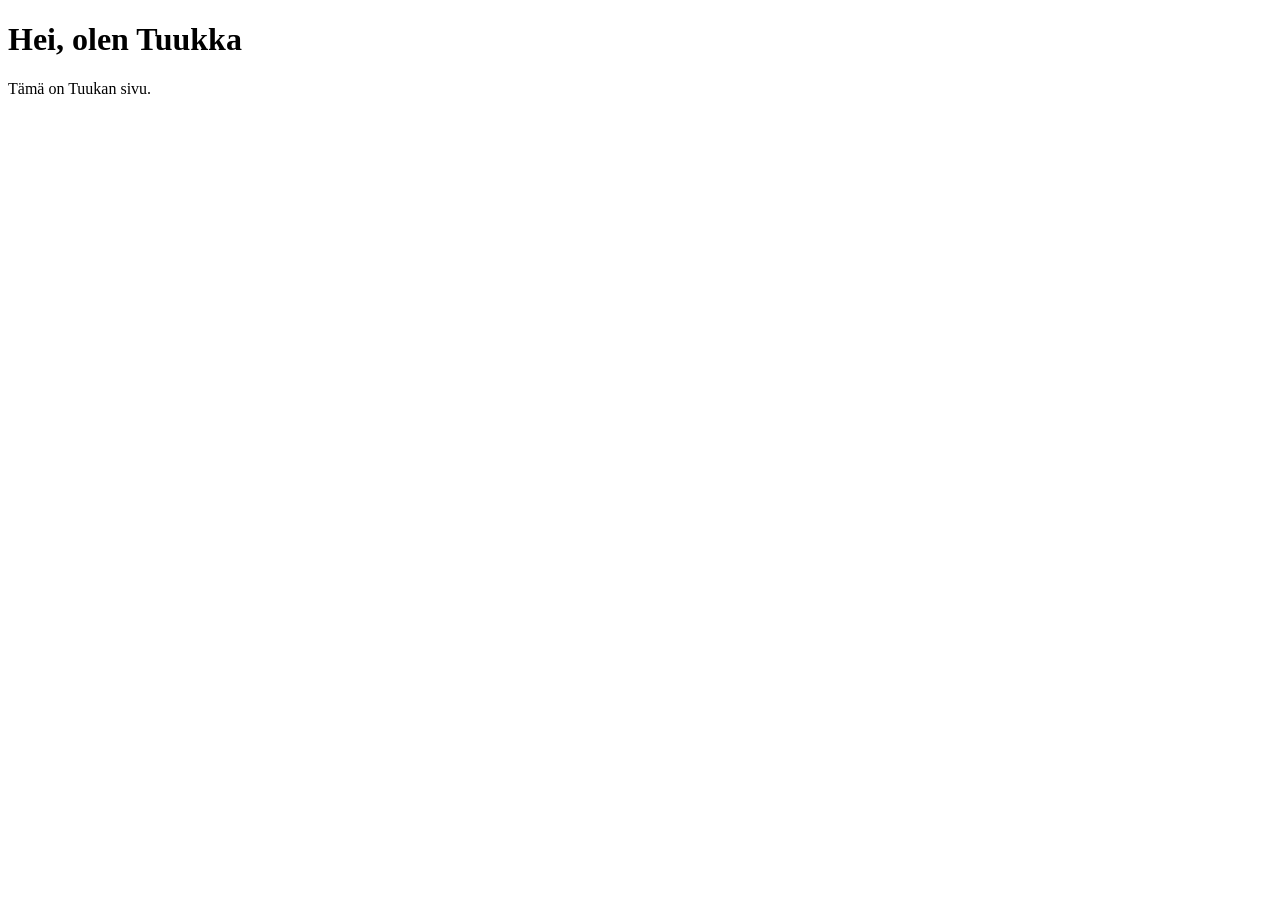
==== index.html @ 79b400f8 "eka sivu" ====
<!DOCTYPE html>
<html lang="fi">
    <head>
        <meta charset="UTF-8">
        <title>Tuukan sivu</title>
    </head>
    <body>
        <h1>Hei, olen Tuukka</h1>
        <p>Tämä on Tuukan sivu.</p>
    </body>
</html>
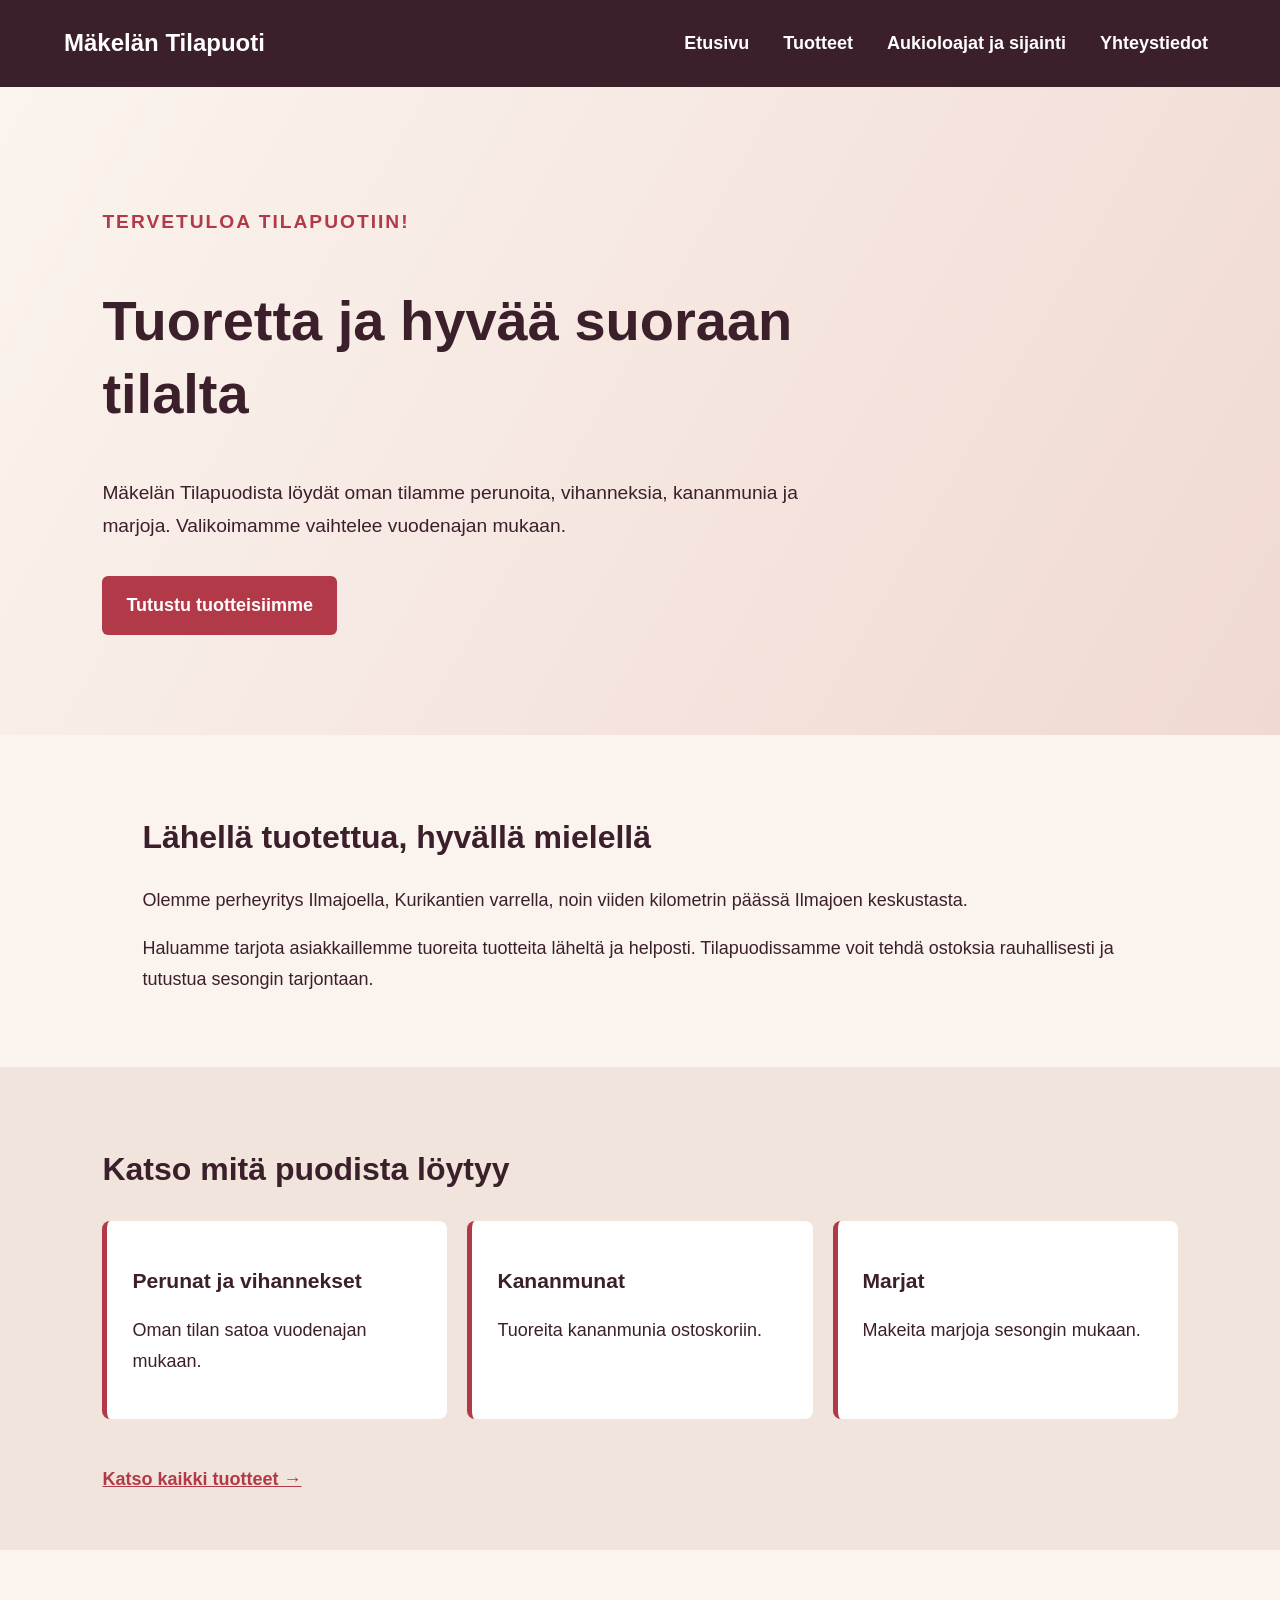
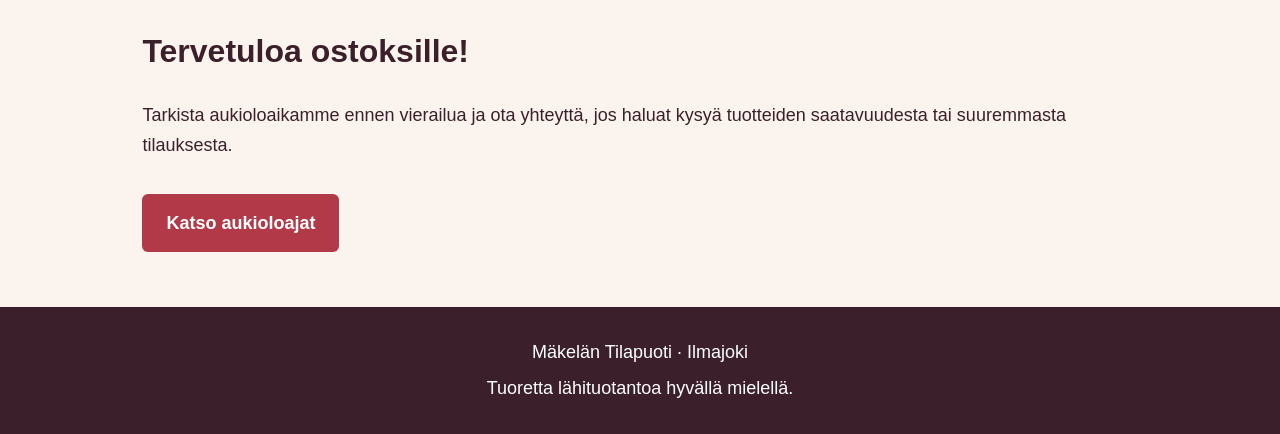
==== commit 220e4905: "e1" ====
--- a/index.html
+++ b/index.html
@@ -1,11 +1,104 @@
+
 <!DOCTYPE html>
 <html lang="fi">
-    <head>
-        <meta charset="UTF-8">
-        <title>Tuukan sivu</title>
-    </head>
-    <body>
-        <h1>Hei, olen Tuukka</h1>
-        <p>Tämä on Tuukan sivu.</p>
-    </body>
-</html> +<head>
+    <meta charset="UTF-8">
+    <meta name="viewport" content="width=device-width, initial-scale=1.0">
+    <meta name="description" content="Mäkelän Tilapuoti Ilmajoella tarjoaa oman tilan perunoita, vihanneksia, kananmunia ja marjoja.">
+    <title>Mäkelän Tilapuoti – Tuoretta suoraan tilalta</title>
+    <link rel="stylesheet" href="style.css">
+</head>
+<body>
+
+    <header class="site-header">
+        <a href="index.html" class="logo">Mäkelän Tilapuoti</a>
+
+        <nav aria-label="Päänavigaatio">
+            <a href="index.html" aria-current="page">Etusivu</a>
+            <a href="tuotteet.html">Tuotteet</a>
+            <a href="aukiolo.html">Aukioloajat ja sijainti</a>
+            <a href="yhteystiedot.html">Yhteystiedot</a>
+        </nav>
+    </header>
+
+    <main>
+        <section class="hero">
+            <div class="hero-content">
+                <p class="eyebrow">Tervetuloa tilapuotiin!</p>
+
+                <h1>Tuoretta ja hyvää suoraan tilalta</h1>
+
+                <p>
+                    Mäkelän Tilapuodista löydät oman tilamme
+                    perunoita, vihanneksia, kananmunia ja marjoja.
+                    Valikoimamme vaihtelee vuodenajan mukaan.
+                </p>
+
+                <a href="tuotteet.html" class="button">
+                    Tutustu tuotteisiimme
+                </a>
+            </div>
+        </section>
+
+        <section class="section">
+            <h2>Lähellä tuotettua, hyvällä mielellä</h2>
+
+            <p>
+                Olemme perheyritys Ilmajoella, Kurikantien varrella,
+                noin viiden kilometrin päässä Ilmajoen keskustasta.
+            </p>
+
+            <p>
+                Haluamme tarjota asiakkaillemme tuoreita tuotteita
+                läheltä ja helposti. Tilapuodissamme voit tehdä
+                ostoksia rauhallisesti ja tutustua sesongin tarjontaan.
+            </p>
+        </section>
+
+        <section class="section highlight">
+            <h2>Katso mitä puodista löytyy</h2>
+
+            <div class="card-grid">
+                <article class="info-card">
+                    <h3>Perunat ja vihannekset</h3>
+                    <p>Oman tilan satoa vuodenajan mukaan.</p>
+                </article>
+
+                <article class="info-card">
+                    <h3>Kananmunat</h3>
+                    <p>Tuoreita kananmunia ostoskoriin.</p>
+                </article>
+
+                <article class="info-card">
+                    <h3>Marjat</h3>
+                    <p>Makeita marjoja sesongin mukaan.</p>
+                </article>
+            </div>
+
+            <a href="tuotteet.html" class="text-link">
+                Katso kaikki tuotteet →
+            </a>
+        </section>
+
+        <section class="section">
+            <h2>Tervetuloa ostoksille!</h2>
+
+            <p>
+                Tarkista aukioloaikamme ennen vierailua ja ota
+                yhteyttä, jos haluat kysyä tuotteiden saatavuudesta
+                tai suuremmasta tilauksesta.
+            </p>
+
+            <a href="aukiolo.html" class="button">
+                Katso aukioloajat
+            </a>
+        </section>
+    </main>
+
+    <footer class="site-footer">
+        <p>Mäkelän Tilapuoti · Ilmajoki</p>
+        <p>Tuoretta lähituotantoa hyvällä mielellä.</p>
+    </footer>
+
+</body>
+</html>
--- a/style.css
+++ b/style.css
@@ -0,0 +1,266 @@
+
+/* Mäkelän Tilapuodin värit */
+
+:root {
+    --text: #3b1f2b;
+    --background: #fbf4ee;
+    --accent: #b23a48;
+    --white: #ffffff;
+}
+
+/* Perusasetukset */
+
+* {
+    box-sizing: border-box;
+}
+
+body {
+    margin: 0;
+    background-color: var(--background);
+    color: var(--text);
+    font-family: Arial, Helvetica, sans-serif;
+    font-size: 18px;
+    line-height: 1.7;
+}
+
+h1, h2, h3 {
+    line-height: 1.3;
+}
+
+h1 {
+    font-size: clamp(2.2rem, 5vw, 3.5rem);
+}
+
+h2 {
+    font-size: 2rem;
+}
+
+a {
+    color: var(--accent);
+}
+
+/* Yläpalkki */
+
+.site-header {
+    background-color: var(--text);
+    color: var(--white);
+    padding: 20px 5%;
+    display: flex;
+    justify-content: space-between;
+    align-items: center;
+    flex-wrap: wrap;
+    gap: 20px;
+}
+
+.logo {
+    color: var(--white);
+    font-size: 1.5rem;
+    font-weight: bold;
+    text-decoration: none;
+}
+
+nav {
+    display: flex;
+    flex-wrap: wrap;
+    gap: 18px;
+}
+
+nav a {
+    color: var(--white);
+    text-decoration: none;
+    font-weight: bold;
+    padding: 8px;
+}
+
+nav a:hover,
+nav a:focus {
+    text-decoration: underline;
+}
+
+/* Etusivun pääosio */
+
+.hero {
+    background: linear-gradient(120deg, #fbf4ee, #f0d9d2);
+    padding: 100px 8%;
+}
+
+.hero-content {
+    max-width: 750px;
+}
+
+.eyebrow {
+    color: var(--accent);
+    font-weight: bold;
+    text-transform: uppercase;
+    letter-spacing: 2px;
+}
+
+.hero p {
+    font-size: 1.2rem;
+}
+
+/* Painikkeet */
+
+.button {
+    display: inline-block;
+    background-color: var(--accent);
+    color: var(--white);
+    text-decoration: none;
+    padding: 14px 24px;
+    border-radius: 6px;
+    font-weight: bold;
+    margin-top: 15px;
+}
+
+.button:hover,
+.button:focus {
+    background-color: var(--text);
+}
+
+/* Sisältöosiot */
+
+.section {
+    padding: 55px 8%;
+    max-width: 1200px;
+    margin: auto;
+}
+
+.highlight {
+    max-width: none;
+    background-color: #f0e4dc;
+}
+
+.card-grid {
+    display: grid;
+    grid-template-columns: repeat(auto-fit, minmax(220px, 1fr));
+    gap: 20px;
+    margin: 30px 0;
+}
+
+.info-card {
+    background-color: var(--white);
+    padding: 25px;
+    border-radius: 8px;
+    border-left: 5px solid var(--accent);
+}
+
+.text-link {
+    font-weight: bold;
+    display: inline-block;
+    margin-top: 15px;
+}
+
+/* Alatunniste */
+
+.site-footer {
+    background-color: var(--text);
+    color: var(--white);
+    text-align: center;
+    padding: 25px;
+}
+
+.site-footer p {
+    margin: 5px;
+}
+
+/* Mobiililaitteet */
+
+@media (max-width: 700px) {
+    .site-header {
+        flex-direction: column;
+        align-items: flex-start;
+    }
+
+    nav {
+        flex-direction: column;
+        gap: 5px;
+    }
+
+    .hero {
+        padding: 60px 7%;
+    }
+
+    .section {
+        padding: 35px 7%;
+    }
+}
+
+/* Aukioloaikataulukko */
+
+.opening-hours {
+    width: 100%;
+    border-collapse: collapse;
+    margin-top: 15px;
+}
+
+.opening-hours th,
+.opening-hours td {
+    padding: 12px 15px;
+    text-align: left;
+    border-bottom: 1px solid #e4d4cc;
+}
+
+.opening-hours th {
+    color: var(--text);
+    width: 55%;
+}
+
+.opening-hours tr:nth-child(even) {
+    background-color: #fbf4ee;
+}
+
+/* Yhteydenottolomake */
+
+.form-group {
+    margin-bottom: 22px;
+}
+
+.form-group label {
+    display: block;
+    font-weight: bold;
+    margin-bottom: 7px;
+}
+
+.form-group input,
+.form-group select,
+.form-group textarea {
+    width: 100%;
+    padding: 13px;
+    border: 2px solid #b9a5a0;
+    border-radius: 5px;
+    background-color: white;
+    color: var(--text);
+    font-family: inherit;
+    font-size: 18px;
+}
+
+.form-group input:focus,
+.form-group select:focus,
+.form-group textarea:focus {
+    outline: 3px solid var(--accent);
+    outline-offset: 2px;
+}
+
+.error-message {
+    display: block;
+    color: #a00020;
+    font-weight: bold;
+    margin-top: 5px;
+}
+
+.form-error {
+    border-color: #a00020 !important;
+}
+
+#form-status {
+    font-weight: bold;
+    margin-top: 20px;
+}
+
+#form-status.success {
+    color: #246b36;
+}
+
+#form-status.failure {
+    color: #a00020;
+}
